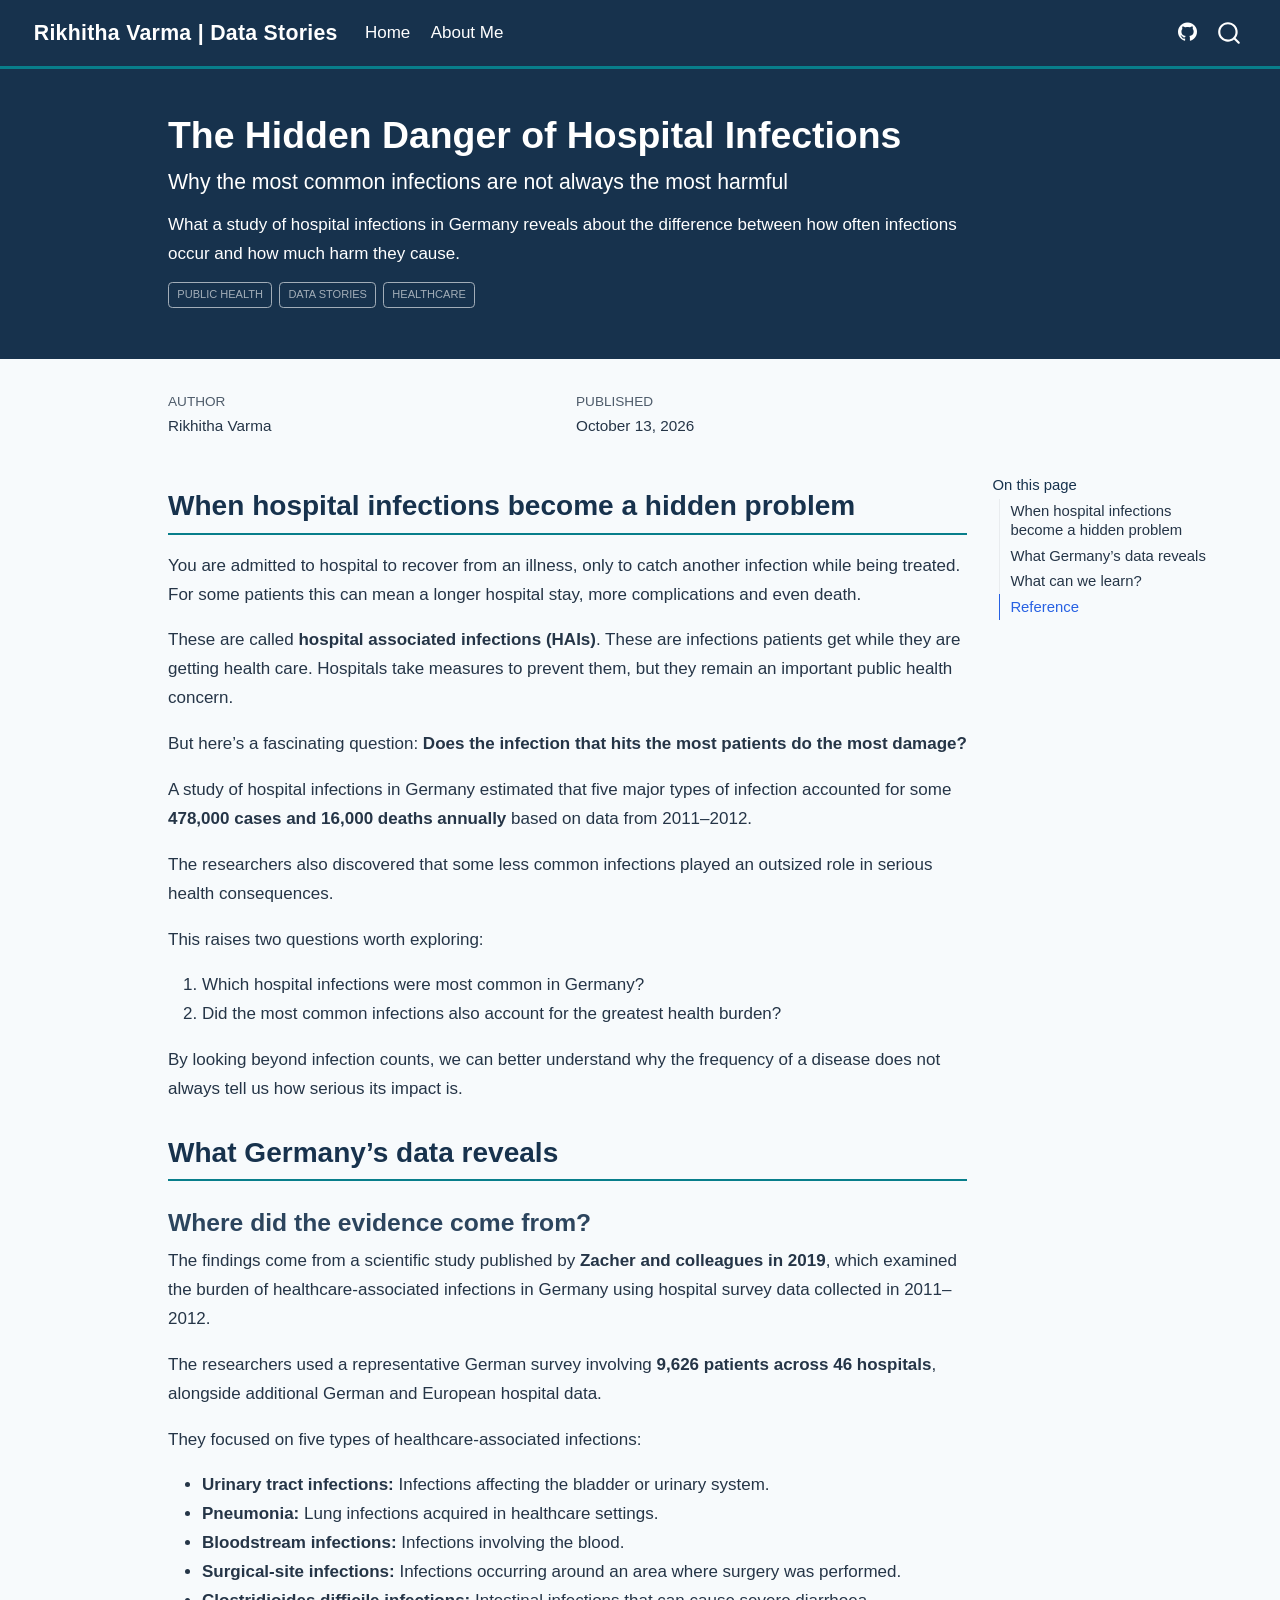
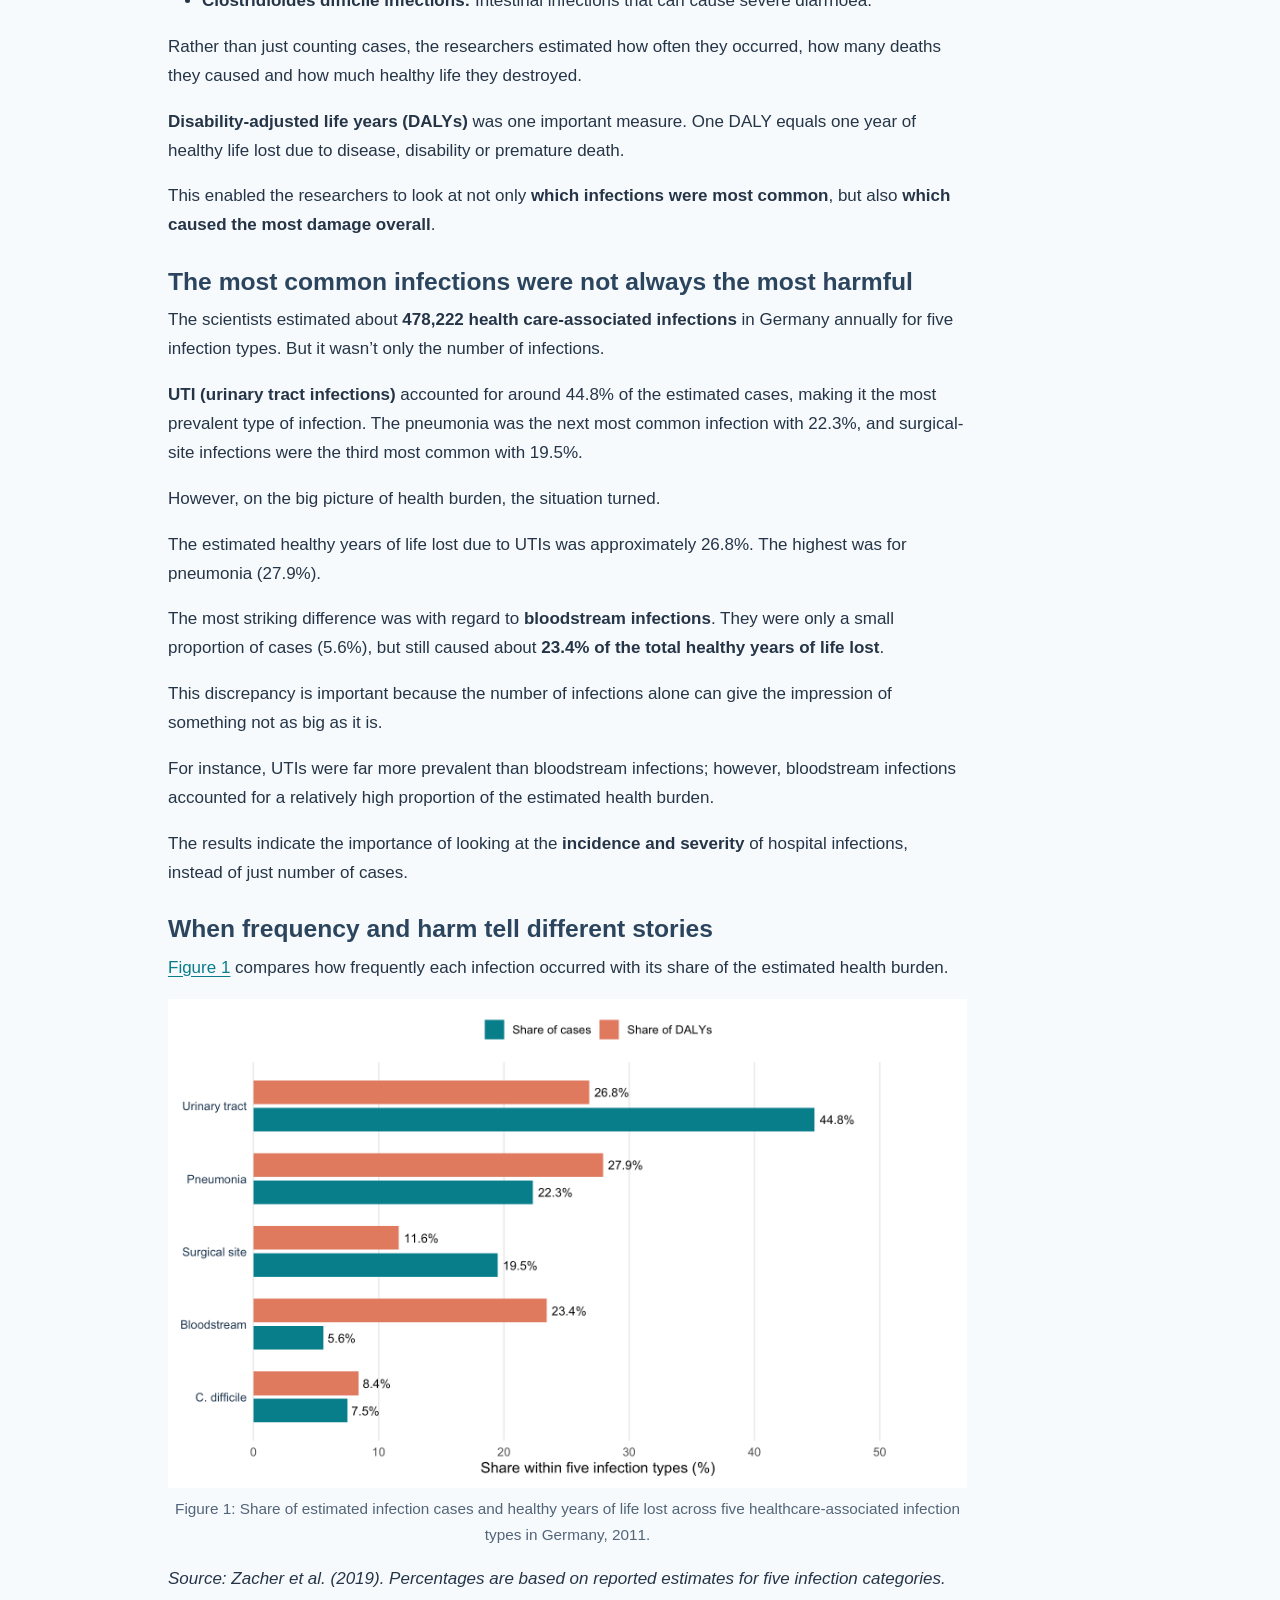
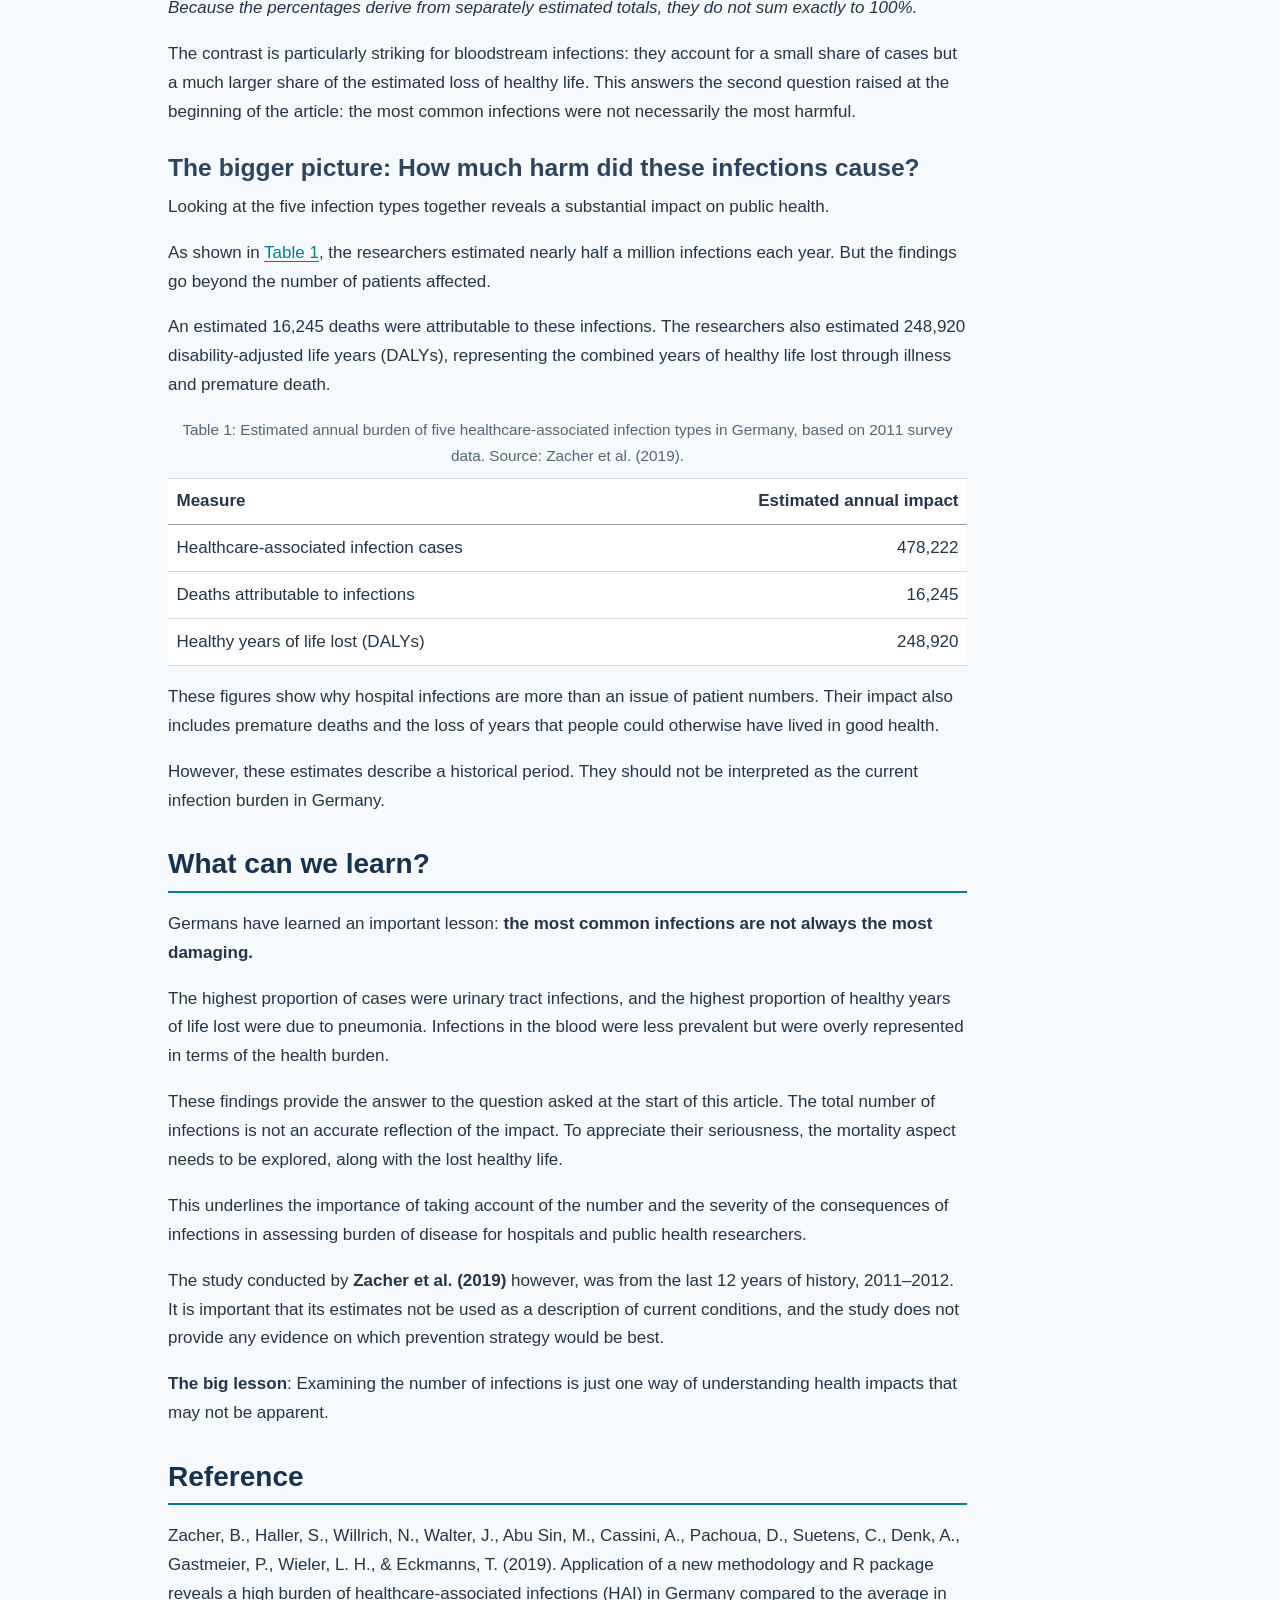
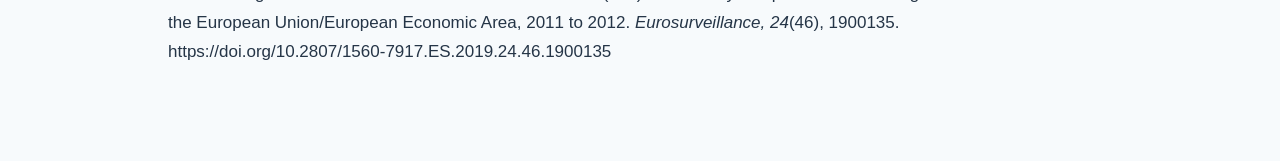
==== docs/posts/hospital-infections-germany/index.html @ 061e3be7 "Configured Quarto output and added website files for GitHub Pages" ====
<!DOCTYPE html>
<html xmlns="http://www.w3.org/1999/xhtml" lang="en" xml:lang="en"><head>

<meta charset="utf-8">
<meta name="generator" content="quarto-1.8.25">

<meta name="viewport" content="width=device-width, initial-scale=1.0, user-scalable=yes">

<meta name="author" content="Rikhitha Varma">
<meta name="dcterms.date" content="2026-10-13">
<meta name="description" content="What a study of hospital infections in Germany reveals about the difference between how often infections occur and how much harm they cause.">

<title>The Hidden Danger of Hospital Infections – Rikhitha Varma | Data Stories</title>
<style>
code{white-space: pre-wrap;}
span.smallcaps{font-variant: small-caps;}
div.columns{display: flex; gap: min(4vw, 1.5em);}
div.column{flex: auto; overflow-x: auto;}
div.hanging-indent{margin-left: 1.5em; text-indent: -1.5em;}
ul.task-list{list-style: none;}
ul.task-list li input[type="checkbox"] {
  width: 0.8em;
  margin: 0 0.8em 0.2em -1em; /* quarto-specific, see https://github.com/quarto-dev/quarto-cli/issues/4556 */ 
  vertical-align: middle;
}
</style>


<script src="../../site_libs/quarto-nav/quarto-nav.js"></script>
<script src="../../site_libs/quarto-nav/headroom.min.js"></script>
<script src="../../site_libs/clipboard/clipboard.min.js"></script>
<script src="../../site_libs/quarto-search/autocomplete.umd.js"></script>
<script src="../../site_libs/quarto-search/fuse.min.js"></script>
<script src="../../site_libs/quarto-search/quarto-search.js"></script>
<meta name="quarto:offset" content="../../">
<script src="../../site_libs/quarto-html/quarto.js" type="module"></script>
<script src="../../site_libs/quarto-html/tabsets/tabsets.js" type="module"></script>
<script src="../../site_libs/quarto-html/axe/axe-check.js" type="module"></script>
<script src="../../site_libs/quarto-html/popper.min.js"></script>
<script src="../../site_libs/quarto-html/tippy.umd.min.js"></script>
<script src="../../site_libs/quarto-html/anchor.min.js"></script>
<link href="../../site_libs/quarto-html/tippy.css" rel="stylesheet">
<link href="../../site_libs/quarto-html/quarto-syntax-highlighting-7b89279ff1a6dce999919e0e67d4d9ec.css" rel="stylesheet" id="quarto-text-highlighting-styles">
<script src="../../site_libs/bootstrap/bootstrap.min.js"></script>
<link href="../../site_libs/bootstrap/bootstrap-icons.css" rel="stylesheet">
<link href="../../site_libs/bootstrap/bootstrap-deb6647ee54dfad544b37268c4c6f17d.min.css" rel="stylesheet" append-hash="true" id="quarto-bootstrap" data-mode="light">
<script id="quarto-search-options" type="application/json">{
  "location": "navbar",
  "copy-button": false,
  "collapse-after": 3,
  "panel-placement": "end",
  "type": "overlay",
  "limit": 50,
  "keyboard-shortcut": [
    "f",
    "/",
    "s"
  ],
  "show-item-context": false,
  "language": {
    "search-no-results-text": "No results",
    "search-matching-documents-text": "matching documents",
    "search-copy-link-title": "Copy link to search",
    "search-hide-matches-text": "Hide additional matches",
    "search-more-match-text": "more match in this document",
    "search-more-matches-text": "more matches in this document",
    "search-clear-button-title": "Clear",
    "search-text-placeholder": "",
    "search-detached-cancel-button-title": "Cancel",
    "search-submit-button-title": "Submit",
    "search-label": "Search"
  }
}</script>


<link rel="stylesheet" href="../../styles.css">
</head>

<body class="nav-fixed quarto-light">

<div id="quarto-search-results"></div>
  <header id="quarto-header" class="headroom fixed-top quarto-banner">
    <nav class="navbar navbar-expand-lg " data-bs-theme="dark">
      <div class="navbar-container container-fluid">
      <div class="navbar-brand-container mx-auto">
    <a href="../../index.html" class="navbar-brand navbar-brand-logo">
    </a>
    <a class="navbar-brand" href="../../index.html">
    <span class="navbar-title">Rikhitha Varma | Data Stories</span>
    </a>
  </div>
            <div id="quarto-search" class="" title="Search"></div>
          <button class="navbar-toggler" type="button" data-bs-toggle="collapse" data-bs-target="#navbarCollapse" aria-controls="navbarCollapse" role="menu" aria-expanded="false" aria-label="Toggle navigation" onclick="if (window.quartoToggleHeadroom) { window.quartoToggleHeadroom(); }">
  <span class="navbar-toggler-icon"></span>
</button>
          <div class="collapse navbar-collapse" id="navbarCollapse">
            <ul class="navbar-nav navbar-nav-scroll me-auto">
  <li class="nav-item">
    <a class="nav-link" href="../../index.html"> 
<span class="menu-text">Home</span></a>
  </li>  
  <li class="nav-item">
    <a class="nav-link" href="../../about.html"> 
<span class="menu-text">About Me</span></a>
  </li>  
</ul>
            <ul class="navbar-nav navbar-nav-scroll ms-auto">
  <li class="nav-item compact">
    <a class="nav-link" href="https://github.com/RikhithaVarma"> <i class="bi bi-github" role="img" aria-label="My GitHub Profile">
</i> 
<span class="menu-text"></span></a>
  </li>  
</ul>
          </div> <!-- /navcollapse -->
            <div class="quarto-navbar-tools">
</div>
      </div> <!-- /container-fluid -->
    </nav>
</header>
<!-- content -->
<header id="title-block-header" class="quarto-title-block default page-columns page-full">
  <div class="quarto-title-banner page-columns page-full">
    <div class="quarto-title column-body">
      <h1 class="title">The Hidden Danger of Hospital Infections</h1>
            <p class="subtitle lead">Why the most common infections are not always the most harmful</p>
                  <div>
        <div class="description">
          What a study of hospital infections in Germany reveals about the difference between how often infections occur and how much harm they cause.
        </div>
      </div>
                          <div class="quarto-categories">
                <div class="quarto-category">public health</div>
                <div class="quarto-category">data stories</div>
                <div class="quarto-category">healthcare</div>
              </div>
                  </div>
  </div>
    
  
  <div class="quarto-title-meta">

      <div>
      <div class="quarto-title-meta-heading">Author</div>
      <div class="quarto-title-meta-contents">
               <p>Rikhitha Varma </p>
            </div>
    </div>
      
      <div>
      <div class="quarto-title-meta-heading">Published</div>
      <div class="quarto-title-meta-contents">
        <p class="date">October 13, 2026</p>
      </div>
    </div>
    
      
    </div>
    
  
  </header><div id="quarto-content" class="quarto-container page-columns page-rows-contents page-layout-article page-navbar">
<!-- sidebar -->
<!-- margin-sidebar -->
    <div id="quarto-margin-sidebar" class="sidebar margin-sidebar">
        <nav id="TOC" role="doc-toc" class="toc-active">
    <h2 id="toc-title">On this page</h2>
   
  <ul>
  <li><a href="#when-hospital-infections-become-a-hidden-problem" id="toc-when-hospital-infections-become-a-hidden-problem" class="nav-link active" data-scroll-target="#when-hospital-infections-become-a-hidden-problem">When hospital infections become a hidden problem</a></li>
  <li><a href="#what-germanys-data-reveals" id="toc-what-germanys-data-reveals" class="nav-link" data-scroll-target="#what-germanys-data-reveals">What Germany’s data reveals</a>
  <ul class="collapse">
  <li><a href="#where-did-the-evidence-come-from" id="toc-where-did-the-evidence-come-from" class="nav-link" data-scroll-target="#where-did-the-evidence-come-from">Where did the evidence come from?</a></li>
  <li><a href="#the-most-common-infections-were-not-always-the-most-harmful" id="toc-the-most-common-infections-were-not-always-the-most-harmful" class="nav-link" data-scroll-target="#the-most-common-infections-were-not-always-the-most-harmful">The most common infections were not always the most harmful</a></li>
  <li><a href="#when-frequency-and-harm-tell-different-stories" id="toc-when-frequency-and-harm-tell-different-stories" class="nav-link" data-scroll-target="#when-frequency-and-harm-tell-different-stories">When frequency and harm tell different stories</a></li>
  <li><a href="#the-bigger-picture-how-much-harm-did-these-infections-cause" id="toc-the-bigger-picture-how-much-harm-did-these-infections-cause" class="nav-link" data-scroll-target="#the-bigger-picture-how-much-harm-did-these-infections-cause">The bigger picture: How much harm did these infections cause?</a></li>
  </ul></li>
  <li><a href="#what-can-we-learn" id="toc-what-can-we-learn" class="nav-link" data-scroll-target="#what-can-we-learn">What can we learn?</a></li>
  <li><a href="#reference" id="toc-reference" class="nav-link" data-scroll-target="#reference">Reference</a></li>
  </ul>
</nav>
    </div>
<!-- main -->
<main class="content quarto-banner-title-block" id="quarto-document-content">





<section id="when-hospital-infections-become-a-hidden-problem" class="level2">
<h2 class="anchored" data-anchor-id="when-hospital-infections-become-a-hidden-problem">When hospital infections become a hidden problem</h2>
<p>You are admitted to hospital to recover from an illness, only to catch another infection while being treated. For some patients this can mean a longer hospital stay, more complications and even death.</p>
<p>These are called <strong>hospital associated&nbsp;infections (HAIs)</strong>. These are infections patients get while they are getting health care. Hospitals take measures to prevent them, but they remain an important public health concern.</p>
<p>But here’s a fascinating question: <strong>Does the infection that hits the most patients do the most damage?</strong></p>
<p>A study of hospital infections in Germany estimated that five major types of infection accounted for some <strong>478,000 cases and 16,000 deaths annually</strong> based on data from 2011–2012.</p>
<p>The researchers also discovered that some less common infections played an outsized role in serious health consequences.</p>
<p>This raises two questions worth exploring:</p>
<ol type="1">
<li>Which hospital infections were most common in Germany?</li>
<li>Did the most common infections also account for the greatest health burden?</li>
</ol>
<p>By looking beyond infection counts, we can better understand why the frequency of a disease does not always tell us how serious its impact is.</p>
</section>
<section id="what-germanys-data-reveals" class="level2">
<h2 class="anchored" data-anchor-id="what-germanys-data-reveals">What Germany’s data reveals</h2>
<section id="where-did-the-evidence-come-from" class="level3">
<h3 class="anchored" data-anchor-id="where-did-the-evidence-come-from">Where did the evidence come from?</h3>
<p>The findings come from a scientific study published by <strong>Zacher and colleagues in 2019</strong>, which examined the burden of healthcare-associated infections in Germany using hospital survey data collected in 2011–2012.</p>
<p>The researchers used a representative German survey involving <strong>9,626 patients across 46 hospitals</strong>, alongside additional German and European hospital data.</p>
<p>They focused on five types of healthcare-associated infections:</p>
<ul>
<li><strong>Urinary tract infections:</strong> Infections affecting the bladder or urinary system.</li>
<li><strong>Pneumonia:</strong> Lung infections acquired in healthcare settings.</li>
<li><strong>Bloodstream infections:</strong> Infections involving the blood.</li>
<li><strong>Surgical-site infections:</strong> Infections occurring around an area where surgery was performed.</li>
<li><strong>Clostridioides difficile infections:</strong> Intestinal infections that can cause severe diarrhoea.</li>
</ul>
<p>Rather than just counting cases, the researchers estimated how often they occurred, how many deaths they caused and how much healthy life they destroyed.</p>
<p><strong>Disability-adjusted life years (DALYs)</strong> was one important measure. One DALY equals one year of healthy life lost due to disease, disability or premature death.</p>
<p>This enabled the researchers to look at not only <strong>which infections were most common</strong>, but also <strong>which caused the most damage overall</strong>.</p>
</section>
<section id="the-most-common-infections-were-not-always-the-most-harmful" class="level3">
<h3 class="anchored" data-anchor-id="the-most-common-infections-were-not-always-the-most-harmful">The most common infections were not always the most harmful</h3>
<p>The scientists estimated about <strong>478,222 health care-associated infections</strong> in Germany annually for five infection types. But it wasn’t only the number of infections.</p>
<p><strong>UTI (urinary tract infections)</strong> accounted for around 44.8% of the estimated cases, making it the most prevalent type of infection. The pneumonia was the next most common infection with 22.3%, and surgical-site infections were the third most common with 19.5%.</p>
<p>However, on the big picture of health burden, the situation turned.</p>
<p>The estimated healthy years of life lost due to UTIs was approximately 26.8%. The highest was for pneumonia (27.9%).</p>
<p>The most striking difference was with regard to <strong>bloodstream infections</strong>. They were only a small proportion of cases (5.6%), but still caused about <strong>23.4% of the total healthy years of life lost</strong>.</p>
<p>This discrepancy is important because the number of infections alone can give the impression of something not as big as it is.</p>
<p>For instance, UTIs were far more prevalent than bloodstream infections; however, bloodstream infections accounted for a relatively high proportion of the estimated health burden.</p>
<p>The results indicate the importance of looking at the <strong>incidence and severity</strong> of hospital infections, instead of just number of cases.</p>
</section>
<section id="when-frequency-and-harm-tell-different-stories" class="level3">
<h3 class="anchored" data-anchor-id="when-frequency-and-harm-tell-different-stories">When frequency and harm tell different stories</h3>
<p><a href="#fig-infection-burden" class="quarto-xref">Figure&nbsp;1</a> compares how frequently each infection occurred with its share of the estimated health burden.</p>
<div class="cell">
<div class="cell-output-display">
<div id="fig-infection-burden" class="quarto-float quarto-figure quarto-figure-center anchored">
<figure class="quarto-float quarto-float-fig figure">
<div aria-describedby="fig-infection-burden-caption-0ceaefa1-69ba-4598-a22c-09a6ac19f8ca">
<img src="index_files/figure-html/fig-infection-burden-1.png" class="img-fluid figure-img" width="864">
</div>
<figcaption class="quarto-float-caption-bottom quarto-float-caption quarto-float-fig" id="fig-infection-burden-caption-0ceaefa1-69ba-4598-a22c-09a6ac19f8ca">
Figure&nbsp;1: Share of estimated infection cases and healthy years of life lost across five healthcare-associated infection types in Germany, 2011.
</figcaption>
</figure>
</div>
</div>
</div>
<p><em>Source: Zacher et al.&nbsp;(2019). Percentages are based on reported estimates for five infection categories. Because the percentages derive from separately estimated totals, they do not sum exactly to 100%.</em></p>
<p>The contrast is particularly striking for bloodstream infections: they account for a small share of cases but a much larger share of the estimated loss of healthy life. This answers the second question raised at the beginning of the article: the most common infections were not necessarily the most harmful.</p>
</section>
<section id="the-bigger-picture-how-much-harm-did-these-infections-cause" class="level3">
<h3 class="anchored" data-anchor-id="the-bigger-picture-how-much-harm-did-these-infections-cause">The bigger picture: How much harm did these infections cause?</h3>
<p>Looking at the five infection types together reveals a substantial impact on public health.</p>
<p>As shown in <a href="#tbl-infection-impact" class="quarto-xref">Table&nbsp;1</a>, the researchers estimated nearly half a million infections each year. But the findings go beyond the number of patients affected.</p>
<p>An estimated 16,245 deaths were attributable to these infections. The researchers also estimated 248,920 disability-adjusted life years (DALYs), representing the combined years of healthy life lost through illness and premature death.</p>
<div id="tbl-infection-impact" class="quarto-float quarto-figure quarto-figure-center anchored">
<figure class="quarto-float quarto-float-tbl figure">
<figcaption class="quarto-float-caption-top quarto-float-caption quarto-float-tbl" id="tbl-infection-impact-caption-0ceaefa1-69ba-4598-a22c-09a6ac19f8ca">
Table&nbsp;1: Estimated annual burden of five healthcare-associated infection types in Germany, based on 2011 survey data. Source: Zacher et al.&nbsp;(2019).
</figcaption>
<div aria-describedby="tbl-infection-impact-caption-0ceaefa1-69ba-4598-a22c-09a6ac19f8ca">
<table class="caption-top table">
<thead>
<tr class="header">
<th style="text-align: left;">Measure</th>
<th style="text-align: right;">Estimated annual impact</th>
</tr>
</thead>
<tbody>
<tr class="odd">
<td style="text-align: left;">Healthcare-associated infection cases</td>
<td style="text-align: right;">478,222</td>
</tr>
<tr class="even">
<td style="text-align: left;">Deaths attributable to infections</td>
<td style="text-align: right;">16,245</td>
</tr>
<tr class="odd">
<td style="text-align: left;">Healthy years of life lost (DALYs)</td>
<td style="text-align: right;">248,920</td>
</tr>
</tbody>
</table>
</div>
</figure>
</div>
<p>These figures show why hospital infections are more than an issue of patient numbers. Their impact also includes premature deaths and the loss of years that people could otherwise have lived in good health.</p>
<p>However, these estimates describe a historical period. They should not be interpreted as the current infection burden in Germany.</p>
</section>
</section>
<section id="what-can-we-learn" class="level2">
<h2 class="anchored" data-anchor-id="what-can-we-learn">What can we learn?</h2>
<p>Germans have learned an important lesson: <strong>the most common infections are not always the most damaging.</strong></p>
<p>The highest proportion of cases were urinary tract infections, and the highest proportion of healthy years of life lost were due to pneumonia. Infections in the blood were less prevalent but were overly represented in terms of the health burden.</p>
<p>These findings provide the answer to the question asked at the start of this article. The total number of infections is not an accurate reflection of the impact. To appreciate their seriousness, the mortality aspect needs to be explored, along with the lost healthy life.</p>
<p>This underlines the importance of taking account of the number and the severity of the consequences of infections in assessing burden of disease for hospitals and public health researchers.</p>
<p>The study conducted by <strong>Zacher et al.&nbsp;(2019)</strong> however, was from the last 12 years of history, 2011–2012. It is important that its estimates not be used as a description of current conditions, and the study does not provide any evidence on which prevention strategy would be best.</p>
<p><strong>The big lesson</strong>: Examining the number of infections is just one way of understanding health impacts that may not be apparent.</p>
</section>
<section id="reference" class="level2">
<h2 class="anchored" data-anchor-id="reference">Reference</h2>
<p>Zacher, B., Haller, S., Willrich, N., Walter, J., Abu Sin, M., Cassini, A., Pachoua, D., Suetens, C., Denk, A., Gastmeier, P., Wieler, L. H., &amp; Eckmanns, T. (2019). Application of a new methodology and R package reveals a high burden of healthcare-associated infections (HAI) in Germany compared to the average in the European Union/European Economic Area, 2011 to 2012. <em>Eurosurveillance, 24</em>(46), 1900135. https://doi.org/10.2807/1560-7917.ES.2019.24.46.1900135</p>


</section>

</main> <!-- /main -->
<script id="quarto-html-after-body" type="application/javascript">
  window.document.addEventListener("DOMContentLoaded", function (event) {
    const icon = "";
    const anchorJS = new window.AnchorJS();
    anchorJS.options = {
      placement: 'right',
      icon: icon
    };
    anchorJS.add('.anchored');
    const isCodeAnnotation = (el) => {
      for (const clz of el.classList) {
        if (clz.startsWith('code-annotation-')) {                     
          return true;
        }
      }
      return false;
    }
    const onCopySuccess = function(e) {
      // button target
      const button = e.trigger;
      // don't keep focus
      button.blur();
      // flash "checked"
      button.classList.add('code-copy-button-checked');
      var currentTitle = button.getAttribute("title");
      button.setAttribute("title", "Copied!");
      let tooltip;
      if (window.bootstrap) {
        button.setAttribute("data-bs-toggle", "tooltip");
        button.setAttribute("data-bs-placement", "left");
        button.setAttribute("data-bs-title", "Copied!");
        tooltip = new bootstrap.Tooltip(button, 
          { trigger: "manual", 
            customClass: "code-copy-button-tooltip",
            offset: [0, -8]});
        tooltip.show();    
      }
      setTimeout(function() {
        if (tooltip) {
          tooltip.hide();
          button.removeAttribute("data-bs-title");
          button.removeAttribute("data-bs-toggle");
          button.removeAttribute("data-bs-placement");
        }
        button.setAttribute("title", currentTitle);
        button.classList.remove('code-copy-button-checked');
      }, 1000);
      // clear code selection
      e.clearSelection();
    }
    const getTextToCopy = function(trigger) {
      const outerScaffold = trigger.parentElement.cloneNode(true);
      const codeEl = outerScaffold.querySelector('code');
      for (const childEl of codeEl.children) {
        if (isCodeAnnotation(childEl)) {
          childEl.remove();
        }
      }
      return codeEl.innerText;
    }
    const clipboard = new window.ClipboardJS('.code-copy-button:not([data-in-quarto-modal])', {
      text: getTextToCopy
    });
    clipboard.on('success', onCopySuccess);
    if (window.document.getElementById('quarto-embedded-source-code-modal')) {
      const clipboardModal = new window.ClipboardJS('.code-copy-button[data-in-quarto-modal]', {
        text: getTextToCopy,
        container: window.document.getElementById('quarto-embedded-source-code-modal')
      });
      clipboardModal.on('success', onCopySuccess);
    }
      var localhostRegex = new RegExp(/^(?:http|https):\/\/localhost\:?[0-9]*\//);
      var mailtoRegex = new RegExp(/^mailto:/);
        var filterRegex = new RegExp('/' + window.location.host + '/');
      var isInternal = (href) => {
          return filterRegex.test(href) || localhostRegex.test(href) || mailtoRegex.test(href);
      }
      // Inspect non-navigation links and adorn them if external
     var links = window.document.querySelectorAll('a[href]:not(.nav-link):not(.navbar-brand):not(.toc-action):not(.sidebar-link):not(.sidebar-item-toggle):not(.pagination-link):not(.no-external):not([aria-hidden]):not(.dropdown-item):not(.quarto-navigation-tool):not(.about-link)');
      for (var i=0; i<links.length; i++) {
        const link = links[i];
        if (!isInternal(link.href)) {
          // undo the damage that might have been done by quarto-nav.js in the case of
          // links that we want to consider external
          if (link.dataset.originalHref !== undefined) {
            link.href = link.dataset.originalHref;
          }
        }
      }
    function tippyHover(el, contentFn, onTriggerFn, onUntriggerFn) {
      const config = {
        allowHTML: true,
        maxWidth: 500,
        delay: 100,
        arrow: false,
        appendTo: function(el) {
            return el.parentElement;
        },
        interactive: true,
        interactiveBorder: 10,
        theme: 'quarto',
        placement: 'bottom-start',
      };
      if (contentFn) {
        config.content = contentFn;
      }
      if (onTriggerFn) {
        config.onTrigger = onTriggerFn;
      }
      if (onUntriggerFn) {
        config.onUntrigger = onUntriggerFn;
      }
      window.tippy(el, config); 
    }
    const noterefs = window.document.querySelectorAll('a[role="doc-noteref"]');
    for (var i=0; i<noterefs.length; i++) {
      const ref = noterefs[i];
      tippyHover(ref, function() {
        // use id or data attribute instead here
        let href = ref.getAttribute('data-footnote-href') || ref.getAttribute('href');
        try { href = new URL(href).hash; } catch {}
        const id = href.replace(/^#\/?/, "");
        const note = window.document.getElementById(id);
        if (note) {
          return note.innerHTML;
        } else {
          return "";
        }
      });
    }
    const xrefs = window.document.querySelectorAll('a.quarto-xref');
    const processXRef = (id, note) => {
      // Strip column container classes
      const stripColumnClz = (el) => {
        el.classList.remove("page-full", "page-columns");
        if (el.children) {
          for (const child of el.children) {
            stripColumnClz(child);
          }
        }
      }
      stripColumnClz(note)
      if (id === null || id.startsWith('sec-')) {
        // Special case sections, only their first couple elements
        const container = document.createElement("div");
        if (note.children && note.children.length > 2) {
          container.appendChild(note.children[0].cloneNode(true));
          for (let i = 1; i < note.children.length; i++) {
            const child = note.children[i];
            if (child.tagName === "P" && child.innerText === "") {
              continue;
            } else {
              container.appendChild(child.cloneNode(true));
              break;
            }
          }
          if (window.Quarto?.typesetMath) {
            window.Quarto.typesetMath(container);
          }
          return container.innerHTML
        } else {
          if (window.Quarto?.typesetMath) {
            window.Quarto.typesetMath(note);
          }
          return note.innerHTML;
        }
      } else {
        // Remove any anchor links if they are present
        const anchorLink = note.querySelector('a.anchorjs-link');
        if (anchorLink) {
          anchorLink.remove();
        }
        if (window.Quarto?.typesetMath) {
          window.Quarto.typesetMath(note);
        }
        if (note.classList.contains("callout")) {
          return note.outerHTML;
        } else {
          return note.innerHTML;
        }
      }
    }
    for (var i=0; i<xrefs.length; i++) {
      const xref = xrefs[i];
      tippyHover(xref, undefined, function(instance) {
        instance.disable();
        let url = xref.getAttribute('href');
        let hash = undefined; 
        if (url.startsWith('#')) {
          hash = url;
        } else {
          try { hash = new URL(url).hash; } catch {}
        }
        if (hash) {
          const id = hash.replace(/^#\/?/, "");
          const note = window.document.getElementById(id);
          if (note !== null) {
            try {
              const html = processXRef(id, note.cloneNode(true));
              instance.setContent(html);
            } finally {
              instance.enable();
              instance.show();
            }
          } else {
            // See if we can fetch this
            fetch(url.split('#')[0])
            .then(res => res.text())
            .then(html => {
              const parser = new DOMParser();
              const htmlDoc = parser.parseFromString(html, "text/html");
              const note = htmlDoc.getElementById(id);
              if (note !== null) {
                const html = processXRef(id, note);
                instance.setContent(html);
              } 
            }).finally(() => {
              instance.enable();
              instance.show();
            });
          }
        } else {
          // See if we can fetch a full url (with no hash to target)
          // This is a special case and we should probably do some content thinning / targeting
          fetch(url)
          .then(res => res.text())
          .then(html => {
            const parser = new DOMParser();
            const htmlDoc = parser.parseFromString(html, "text/html");
            const note = htmlDoc.querySelector('main.content');
            if (note !== null) {
              // This should only happen for chapter cross references
              // (since there is no id in the URL)
              // remove the first header
              if (note.children.length > 0 && note.children[0].tagName === "HEADER") {
                note.children[0].remove();
              }
              const html = processXRef(null, note);
              instance.setContent(html);
            } 
          }).finally(() => {
            instance.enable();
            instance.show();
          });
        }
      }, function(instance) {
      });
    }
        let selectedAnnoteEl;
        const selectorForAnnotation = ( cell, annotation) => {
          let cellAttr = 'data-code-cell="' + cell + '"';
          let lineAttr = 'data-code-annotation="' +  annotation + '"';
          const selector = 'span[' + cellAttr + '][' + lineAttr + ']';
          return selector;
        }
        const selectCodeLines = (annoteEl) => {
          const doc = window.document;
          const targetCell = annoteEl.getAttribute("data-target-cell");
          const targetAnnotation = annoteEl.getAttribute("data-target-annotation");
          const annoteSpan = window.document.querySelector(selectorForAnnotation(targetCell, targetAnnotation));
          const lines = annoteSpan.getAttribute("data-code-lines").split(",");
          const lineIds = lines.map((line) => {
            return targetCell + "-" + line;
          })
          let top = null;
          let height = null;
          let parent = null;
          if (lineIds.length > 0) {
              //compute the position of the single el (top and bottom and make a div)
              const el = window.document.getElementById(lineIds[0]);
              top = el.offsetTop;
              height = el.offsetHeight;
              parent = el.parentElement.parentElement;
            if (lineIds.length > 1) {
              const lastEl = window.document.getElementById(lineIds[lineIds.length - 1]);
              const bottom = lastEl.offsetTop + lastEl.offsetHeight;
              height = bottom - top;
            }
            if (top !== null && height !== null && parent !== null) {
              // cook up a div (if necessary) and position it 
              let div = window.document.getElementById("code-annotation-line-highlight");
              if (div === null) {
                div = window.document.createElement("div");
                div.setAttribute("id", "code-annotation-line-highlight");
                div.style.position = 'absolute';
                parent.appendChild(div);
              }
              div.style.top = top - 2 + "px";
              div.style.height = height + 4 + "px";
              div.style.left = 0;
              let gutterDiv = window.document.getElementById("code-annotation-line-highlight-gutter");
              if (gutterDiv === null) {
                gutterDiv = window.document.createElement("div");
                gutterDiv.setAttribute("id", "code-annotation-line-highlight-gutter");
                gutterDiv.style.position = 'absolute';
                const codeCell = window.document.getElementById(targetCell);
                const gutter = codeCell.querySelector('.code-annotation-gutter');
                gutter.appendChild(gutterDiv);
              }
              gutterDiv.style.top = top - 2 + "px";
              gutterDiv.style.height = height + 4 + "px";
            }
            selectedAnnoteEl = annoteEl;
          }
        };
        const unselectCodeLines = () => {
          const elementsIds = ["code-annotation-line-highlight", "code-annotation-line-highlight-gutter"];
          elementsIds.forEach((elId) => {
            const div = window.document.getElementById(elId);
            if (div) {
              div.remove();
            }
          });
          selectedAnnoteEl = undefined;
        };
          // Handle positioning of the toggle
      window.addEventListener(
        "resize",
        throttle(() => {
          elRect = undefined;
          if (selectedAnnoteEl) {
            selectCodeLines(selectedAnnoteEl);
          }
        }, 10)
      );
      function throttle(fn, ms) {
      let throttle = false;
      let timer;
        return (...args) => {
          if(!throttle) { // first call gets through
              fn.apply(this, args);
              throttle = true;
          } else { // all the others get throttled
              if(timer) clearTimeout(timer); // cancel #2
              timer = setTimeout(() => {
                fn.apply(this, args);
                timer = throttle = false;
              }, ms);
          }
        };
      }
        // Attach click handler to the DT
        const annoteDls = window.document.querySelectorAll('dt[data-target-cell]');
        for (const annoteDlNode of annoteDls) {
          annoteDlNode.addEventListener('click', (event) => {
            const clickedEl = event.target;
            if (clickedEl !== selectedAnnoteEl) {
              unselectCodeLines();
              const activeEl = window.document.querySelector('dt[data-target-cell].code-annotation-active');
              if (activeEl) {
                activeEl.classList.remove('code-annotation-active');
              }
              selectCodeLines(clickedEl);
              clickedEl.classList.add('code-annotation-active');
            } else {
              // Unselect the line
              unselectCodeLines();
              clickedEl.classList.remove('code-annotation-active');
            }
          });
        }
    const findCites = (el) => {
      const parentEl = el.parentElement;
      if (parentEl) {
        const cites = parentEl.dataset.cites;
        if (cites) {
          return {
            el,
            cites: cites.split(' ')
          };
        } else {
          return findCites(el.parentElement)
        }
      } else {
        return undefined;
      }
    };
    var bibliorefs = window.document.querySelectorAll('a[role="doc-biblioref"]');
    for (var i=0; i<bibliorefs.length; i++) {
      const ref = bibliorefs[i];
      const citeInfo = findCites(ref);
      if (citeInfo) {
        tippyHover(citeInfo.el, function() {
          var popup = window.document.createElement('div');
          citeInfo.cites.forEach(function(cite) {
            var citeDiv = window.document.createElement('div');
            citeDiv.classList.add('hanging-indent');
            citeDiv.classList.add('csl-entry');
            var biblioDiv = window.document.getElementById('ref-' + cite);
            if (biblioDiv) {
              citeDiv.innerHTML = biblioDiv.innerHTML;
            }
            popup.appendChild(citeDiv);
          });
          return popup.innerHTML;
        });
      }
    }
  });
  </script>
</div> <!-- /content -->




</body></html>
---- docs/site_libs/quarto-html/tippy.css ----
.tippy-box[data-animation=fade][data-state=hidden]{opacity:0}[data-tippy-root]{max-width:calc(100vw - 10px)}.tippy-box{position:relative;background-color:#333;color:#fff;border-radius:4px;font-size:14px;line-height:1.4;white-space:normal;outline:0;transition-property:transform,visibility,opacity}.tippy-box[data-placement^=top]>.tippy-arrow{bottom:0}.tippy-box[data-placement^=top]>.tippy-arrow:before{bottom:-7px;left:0;border-width:8px 8px 0;border-top-color:initial;transform-origin:center top}.tippy-box[data-placement^=bottom]>.tippy-arrow{top:0}.tippy-box[data-placement^=bottom]>.tippy-arrow:before{top:-7px;left:0;border-width:0 8px 8px;border-bottom-color:initial;transform-origin:center bottom}.tippy-box[data-placement^=left]>.tippy-arrow{right:0}.tippy-box[data-placement^=left]>.tippy-arrow:before{border-width:8px 0 8px 8px;border-left-color:initial;right:-7px;transform-origin:center left}.tippy-box[data-placement^=right]>.tippy-arrow{left:0}.tippy-box[data-placement^=right]>.tippy-arrow:before{left:-7px;border-width:8px 8px 8px 0;border-right-color:initial;transform-origin:center right}.tippy-box[data-inertia][data-state=visible]{transition-timing-function:cubic-bezier(.54,1.5,.38,1.11)}.tippy-arrow{width:16px;height:16px;color:#333}.tippy-arrow:before{content:"";position:absolute;border-color:transparent;border-style:solid}.tippy-content{position:relative;padding:5px 9px;z-index:1}
---- docs/site_libs/quarto-html/quarto-syntax-highlighting-7b89279ff1a6dce999919e0e67d4d9ec.css ----
/* quarto syntax highlight colors */
:root {
  --quarto-hl-ot-color: #003B4F;
  --quarto-hl-at-color: #657422;
  --quarto-hl-ss-color: #20794D;
  --quarto-hl-an-color: #5E5E5E;
  --quarto-hl-fu-color: #4758AB;
  --quarto-hl-st-color: #20794D;
  --quarto-hl-cf-color: #003B4F;
  --quarto-hl-op-color: #5E5E5E;
  --quarto-hl-er-color: #AD0000;
  --quarto-hl-bn-color: #AD0000;
  --quarto-hl-al-color: #AD0000;
  --quarto-hl-va-color: #111111;
  --quarto-hl-bu-color: inherit;
  --quarto-hl-ex-color: inherit;
  --quarto-hl-pp-color: #AD0000;
  --quarto-hl-in-color: #5E5E5E;
  --quarto-hl-vs-color: #20794D;
  --quarto-hl-wa-color: #5E5E5E;
  --quarto-hl-do-color: #5E5E5E;
  --quarto-hl-im-color: #00769E;
  --quarto-hl-ch-color: #20794D;
  --quarto-hl-dt-color: #AD0000;
  --quarto-hl-fl-color: #AD0000;
  --quarto-hl-co-color: #5E5E5E;
  --quarto-hl-cv-color: #5E5E5E;
  --quarto-hl-cn-color: #8f5902;
  --quarto-hl-sc-color: #5E5E5E;
  --quarto-hl-dv-color: #AD0000;
  --quarto-hl-kw-color: #003B4F;
}

/* other quarto variables */
:root {
  --quarto-font-monospace: SFMono-Regular, Menlo, Monaco, Consolas, "Liberation Mono", "Courier New", monospace;
}

/* syntax highlight based on Pandoc's rules */
pre > code.sourceCode > span {
  color: #003B4F;
}

code.sourceCode > span {
  color: #003B4F;
}

div.sourceCode,
div.sourceCode pre.sourceCode {
  color: #003B4F;
}

/* Normal */
code span {
  color: #003B4F;
}

/* Alert */
code span.al {
  color: #AD0000;
  font-style: inherit;
}

/* Annotation */
code span.an {
  color: #5E5E5E;
  font-style: inherit;
}

/* Attribute */
code span.at {
  color: #657422;
  font-style: inherit;
}

/* BaseN */
code span.bn {
  color: #AD0000;
  font-style: inherit;
}

/* BuiltIn */
code span.bu {
  font-style: inherit;
}

/* ControlFlow */
code span.cf {
  color: #003B4F;
  font-weight: bold;
  font-style: inherit;
}

/* Char */
code span.ch {
  color: #20794D;
  font-style: inherit;
}

/* Constant */
code span.cn {
  color: #8f5902;
  font-style: inherit;
}

/* Comment */
code span.co {
  color: #5E5E5E;
  font-style: inherit;
}

/* CommentVar */
code span.cv {
  color: #5E5E5E;
  font-style: italic;
}

/* Documentation */
code span.do {
  color: #5E5E5E;
  font-style: italic;
}

/* DataType */
code span.dt {
  color: #AD0000;
  font-style: inherit;
}

/* DecVal */
code span.dv {
  color: #AD0000;
  font-style: inherit;
}

/* Error */
code span.er {
  color: #AD0000;
  font-style: inherit;
}

/* Extension */
code span.ex {
  font-style: inherit;
}

/* Float */
code span.fl {
  color: #AD0000;
  font-style: inherit;
}

/* Function */
code span.fu {
  color: #4758AB;
  font-style: inherit;
}

/* Import */
code span.im {
  color: #00769E;
  font-style: inherit;
}

/* Information */
code span.in {
  color: #5E5E5E;
  font-style: inherit;
}

/* Keyword */
code span.kw {
  color: #003B4F;
  font-weight: bold;
  font-style: inherit;
}

/* Operator */
code span.op {
  color: #5E5E5E;
  font-style: inherit;
}

/* Other */
code span.ot {
  color: #003B4F;
  font-style: inherit;
}

/* Preprocessor */
code span.pp {
  color: #AD0000;
  font-style: inherit;
}

/* SpecialChar */
code span.sc {
  color: #5E5E5E;
  font-style: inherit;
}

/* SpecialString */
code span.ss {
  color: #20794D;
  font-style: inherit;
}

/* String */
code span.st {
  color: #20794D;
  font-style: inherit;
}

/* Variable */
code span.va {
  color: #111111;
  font-style: inherit;
}

/* VerbatimString */
code span.vs {
  color: #20794D;
  font-style: inherit;
}

/* Warning */
code span.wa {
  color: #5E5E5E;
  font-style: italic;
}

.prevent-inlining {
  content: "</";
}

/*# sourceMappingURL=3944bc705cfaf4c80e56f77c5205168a.css.map */
---- docs/styles.css ----
/* ETC5523 - Personal Website Styling */

/* Overall background and typography */
body {
  background-color: #F7FAFC;
  color: #253547;
  font-family: "Helvetica Neue", Arial, sans-serif;
  font-size: 17px;
  line-height: 1.7;
}

/* Headings */
h1, h2, h3, h4 {
  color: #17324D;
  font-weight: 700;
  line-height: 1.3;
}

h1 {
  font-size: 2.2rem;
}

h2 {
  border-bottom: 2px solid #087E8B;
  padding-bottom: 8px;
  margin-top: 1.8rem;
}

/* Links */
a {
  color: #087E8B;
}

a:hover {
  color: #075967;
  text-decoration: underline;
}

/* Navigation bar */
.navbar {
  border-bottom: 3px solid #087E8B;
}

.navbar-brand {
  font-weight: 700;
  letter-spacing: 0.3px;
}

/* Blog listing cards */
.quarto-post {
  background-color: #FFFFFF;
  border: 1px solid #E1E8EF;
  border-radius: 10px;
  padding: 20px;
  margin-bottom: 18px;
}

/* Tables */
table {
  background-color: #FFFFFF;
}

table th {
  background-color: #E9F3F5;
  color: #17324D;
}

/* Figure captions */
figcaption,
.figure-caption {
  color: #526579;
  font-size: 0.9rem;
  text-align: center;
}

/* Improve readability on smaller screens */
@media (max-width: 768px) {
  body {
    font-size: 16px;
  }

  h1 {
    font-size: 1.8rem;
  }

  .quarto-post {
    padding: 14px;
  }
}

/* About Me portrait */
.about-image {
  width: 280px;
  height: 280px;
  object-fit: cover;
  object-position: center 25%;
  border-radius: 50%;
  border: 4px solid #FFFFFF;
  box-shadow: 0 5px 22px rgba(23, 50, 77, 0.13);
}


/* About page two-column layout */
.about-feature-grid {
  display: grid;
  grid-template-columns: repeat(2, minmax(0, 1fr));
  gap: 36px;
  margin: 35px auto;
  max-width: 1000px;
  text-align: left;
}

.about-feature {
  padding: 12px;
}

.about-feature h2 {
  color: #17324D;
  font-size: 1.5rem;
  border-bottom: none;
  margin-top: 0;
  text-align: left;
}

.about-feature p {
  font-size: 1rem;
  line-height: 1.7;
  text-align: left;
}

/* Responsive mobile layout */
@media (max-width: 768px) {
  .about-feature-grid {
    grid-template-columns: 1fr;
    gap: 16px;
  }
}


/* Teal icon accents */
.feature-icon {
  display: inline-flex;
  align-items: center;
  justify-content: center;
  width: 44px;
  height: 44px;
  background-color: #DDF3F4;
  border-radius: 50%;
  font-size: 22px;
  vertical-align: middle;
  margin-right: 12px;
}

.about-feature h2 {
  display: flex;
  align-items: center;
  gap: 4px;
}
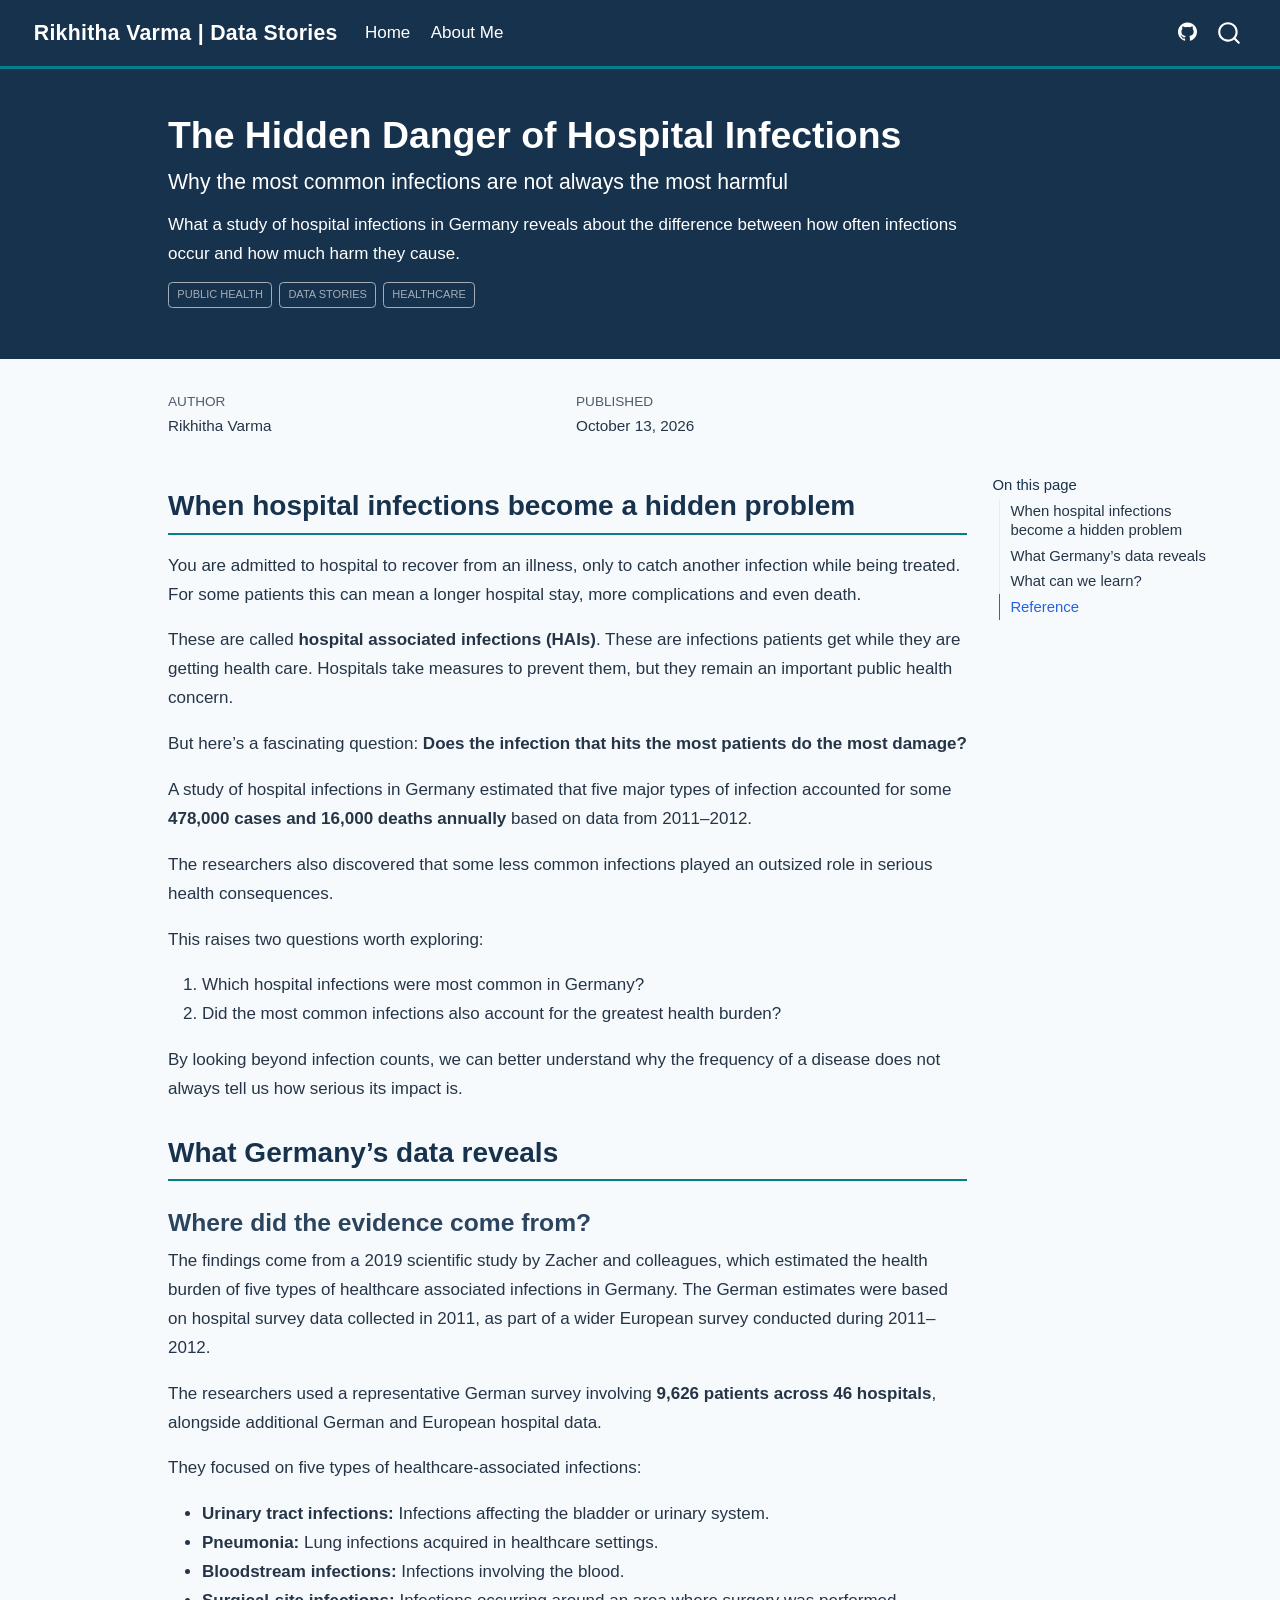
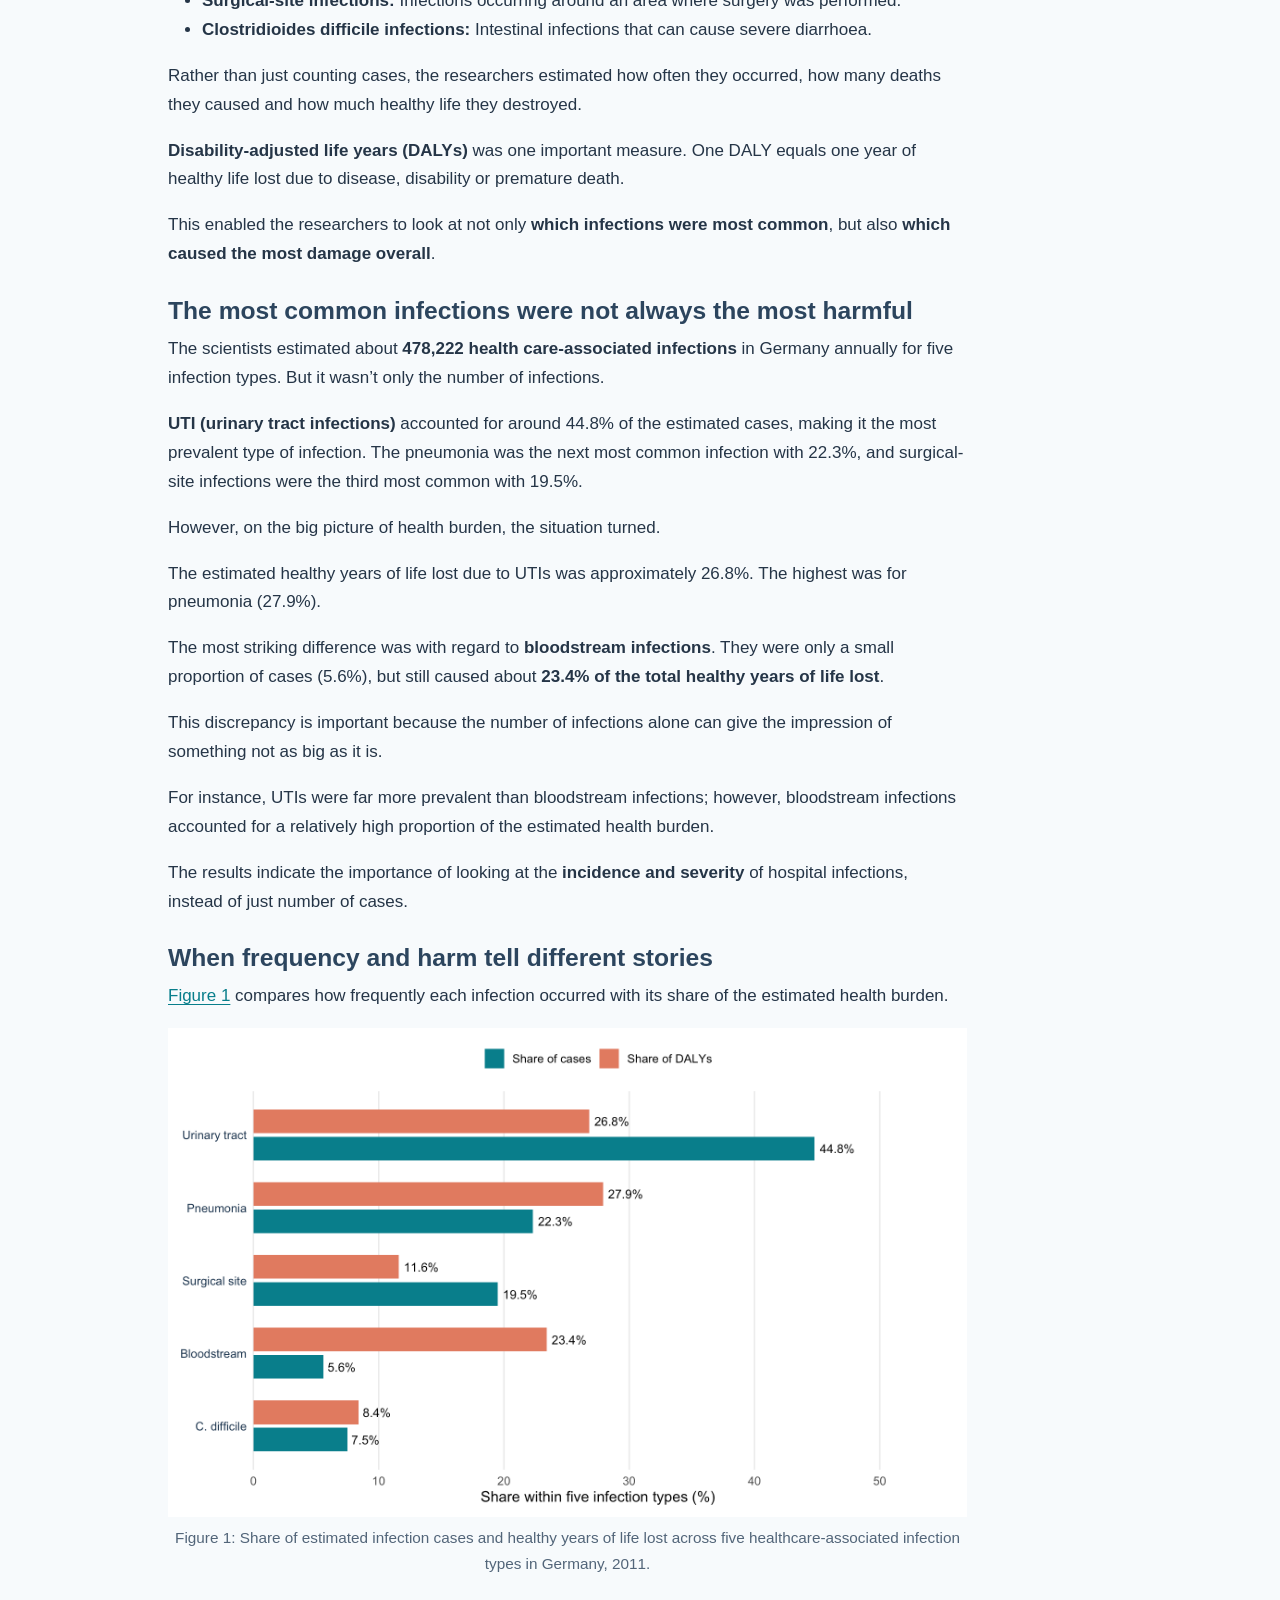
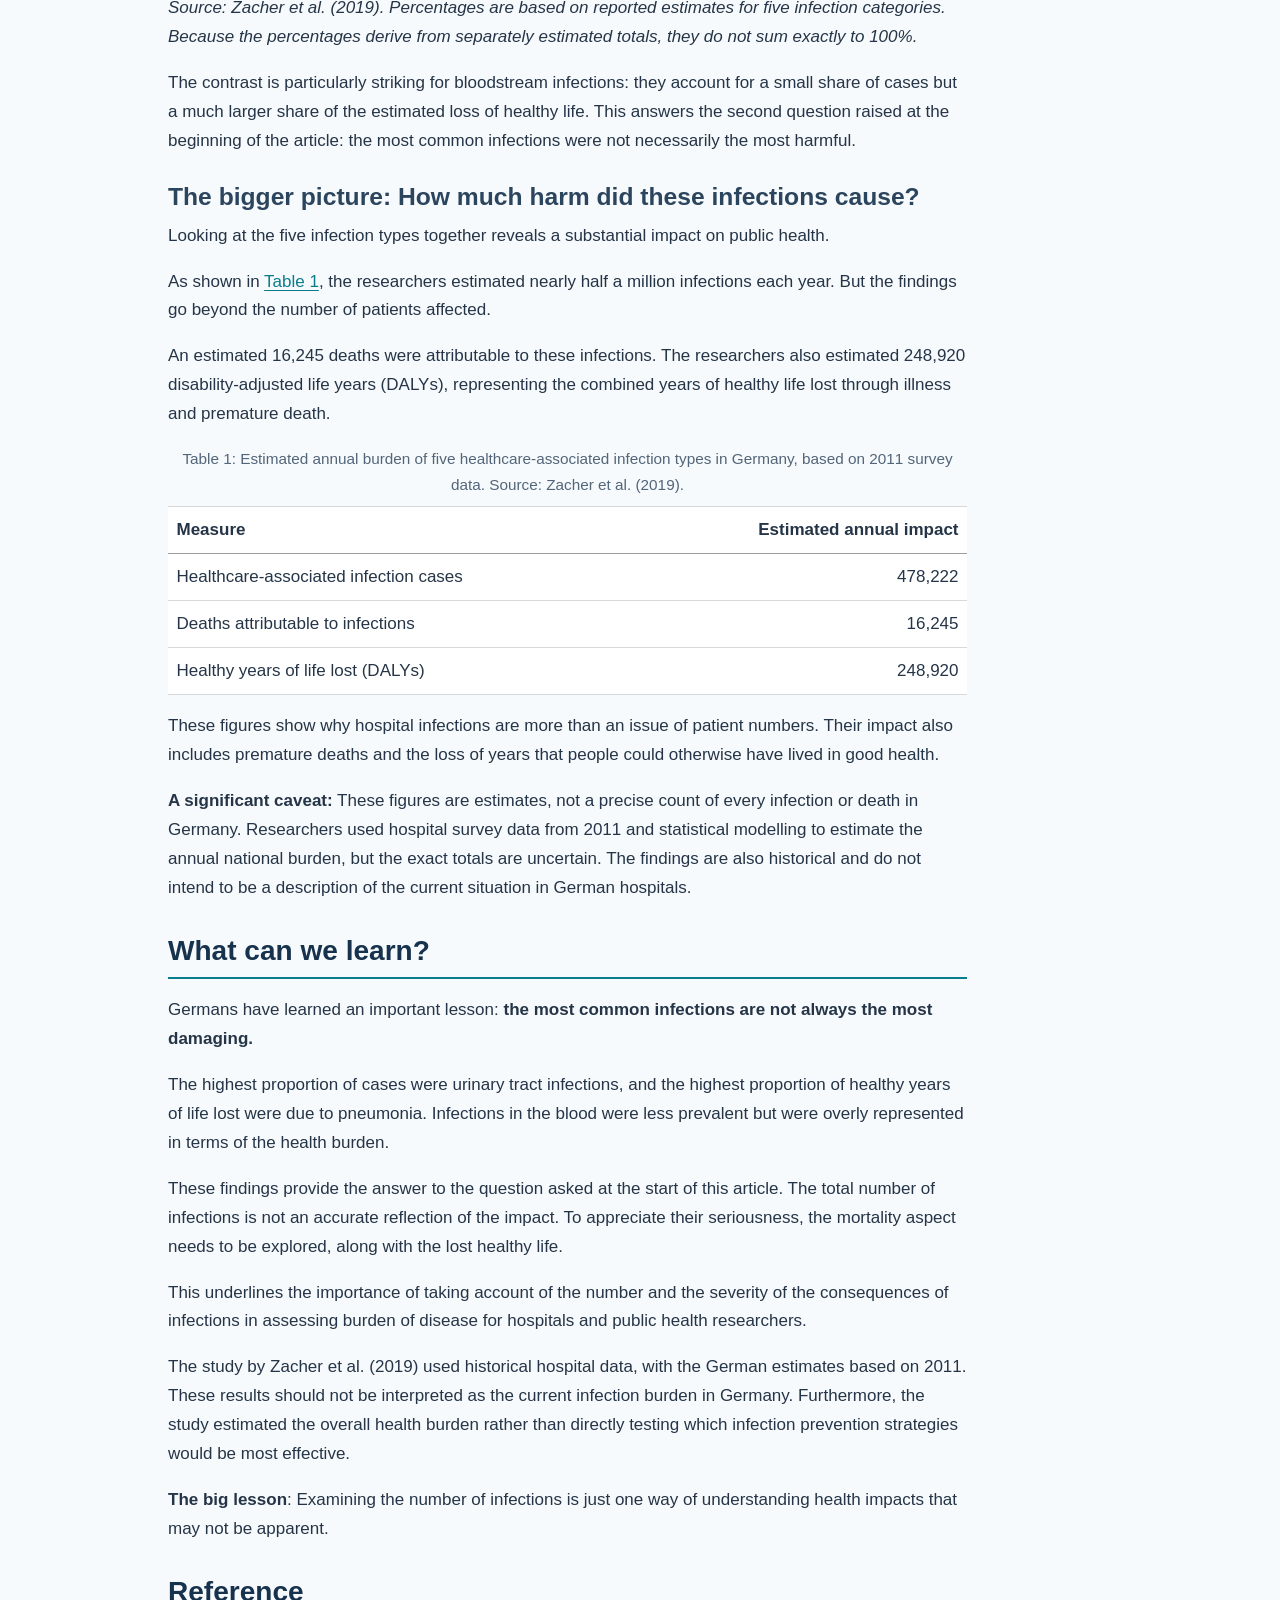
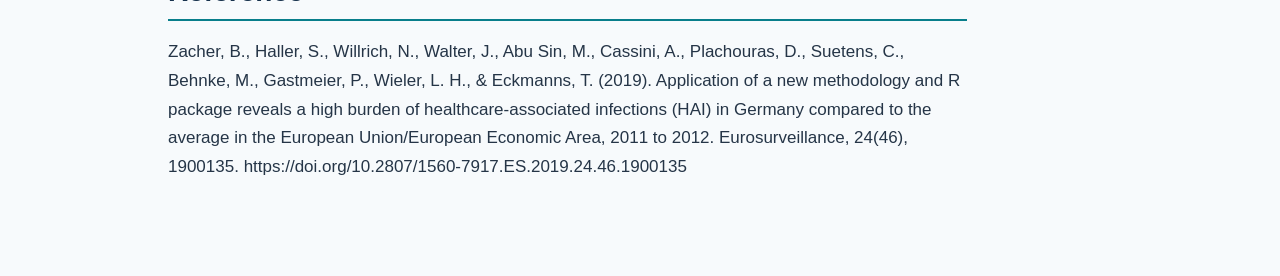
==== commit 00549f77: "Updated readme and post" ====
--- a/docs/posts/hospital-infections-germany/index.html
+++ b/docs/posts/hospital-infections-germany/index.html
@@ -203,7 +203,7 @@
 <h2 class="anchored" data-anchor-id="what-germanys-data-reveals">What Germany’s data reveals</h2>
 <section id="where-did-the-evidence-come-from" class="level3">
 <h3 class="anchored" data-anchor-id="where-did-the-evidence-come-from">Where did the evidence come from?</h3>
-<p>The findings come from a scientific study published by <strong>Zacher and colleagues in 2019</strong>, which examined the burden of healthcare-associated infections in Germany using hospital survey data collected in 2011–2012.</p>
+<p>The findings come from a 2019 scientific study by Zacher and colleagues, which estimated the health burden of five types of healthcare associated infections in Germany. The German estimates were based on hospital survey data collected in 2011, as part of a wider European survey conducted during 2011–2012.</p>
 <p>The researchers used a representative German survey involving <strong>9,626 patients across 46 hospitals</strong>, alongside additional German and European hospital data.</p>
 <p>They focused on five types of healthcare-associated infections:</p>
 <ul>
@@ -285,7 +285,7 @@
 </figure>
 </div>
 <p>These figures show why hospital infections are more than an issue of patient numbers. Their impact also includes premature deaths and the loss of years that people could otherwise have lived in good health.</p>
-<p>However, these estimates describe a historical period. They should not be interpreted as the current infection burden in Germany.</p>
+<p><strong>A significant caveat:</strong> These figures are estimates, not a precise count of every infection or death in Germany. Researchers used hospital survey data from 2011 and statistical modelling to estimate the annual national burden, but the exact totals are uncertain. The findings are also historical and do not intend to be a description of the current situation in German hospitals.</p>
 </section>
 </section>
 <section id="what-can-we-learn" class="level2">
@@ -294,12 +294,12 @@
 <p>The highest proportion of cases were urinary tract infections, and the highest proportion of healthy years of life lost were due to pneumonia. Infections in the blood were less prevalent but were overly represented in terms of the health burden.</p>
 <p>These findings provide the answer to the question asked at the start of this article. The total number of infections is not an accurate reflection of the impact. To appreciate their seriousness, the mortality aspect needs to be explored, along with the lost healthy life.</p>
 <p>This underlines the importance of taking account of the number and the severity of the consequences of infections in assessing burden of disease for hospitals and public health researchers.</p>
-<p>The study conducted by <strong>Zacher et al.&nbsp;(2019)</strong> however, was from the last 12 years of history, 2011–2012. It is important that its estimates not be used as a description of current conditions, and the study does not provide any evidence on which prevention strategy would be best.</p>
+<p>The study by Zacher et al.&nbsp;(2019) used historical hospital data, with the German estimates based on 2011. These results should not be interpreted as the current infection burden in Germany. Furthermore, the study estimated the overall health burden rather than directly testing which infection prevention strategies would be most effective.</p>
 <p><strong>The big lesson</strong>: Examining the number of infections is just one way of understanding health impacts that may not be apparent.</p>
 </section>
 <section id="reference" class="level2">
 <h2 class="anchored" data-anchor-id="reference">Reference</h2>
-<p>Zacher, B., Haller, S., Willrich, N., Walter, J., Abu Sin, M., Cassini, A., Pachoua, D., Suetens, C., Denk, A., Gastmeier, P., Wieler, L. H., &amp; Eckmanns, T. (2019). Application of a new methodology and R package reveals a high burden of healthcare-associated infections (HAI) in Germany compared to the average in the European Union/European Economic Area, 2011 to 2012. <em>Eurosurveillance, 24</em>(46), 1900135. https://doi.org/10.2807/1560-7917.ES.2019.24.46.1900135</p>
+<p>Zacher, B., Haller, S., Willrich, N., Walter, J., Abu Sin, M., Cassini, A., Plachouras, D., Suetens, C., Behnke, M., Gastmeier, P., Wieler, L. H., &amp; Eckmanns, T. (2019). Application of a new methodology and R package reveals a high burden of healthcare-associated infections (HAI) in Germany compared to the average in the European Union/European Economic Area, 2011 to 2012. Eurosurveillance, 24(46), 1900135. https://doi.org/10.2807/1560-7917.ES.2019.24.46.1900135</p>
 
 
 </section>
